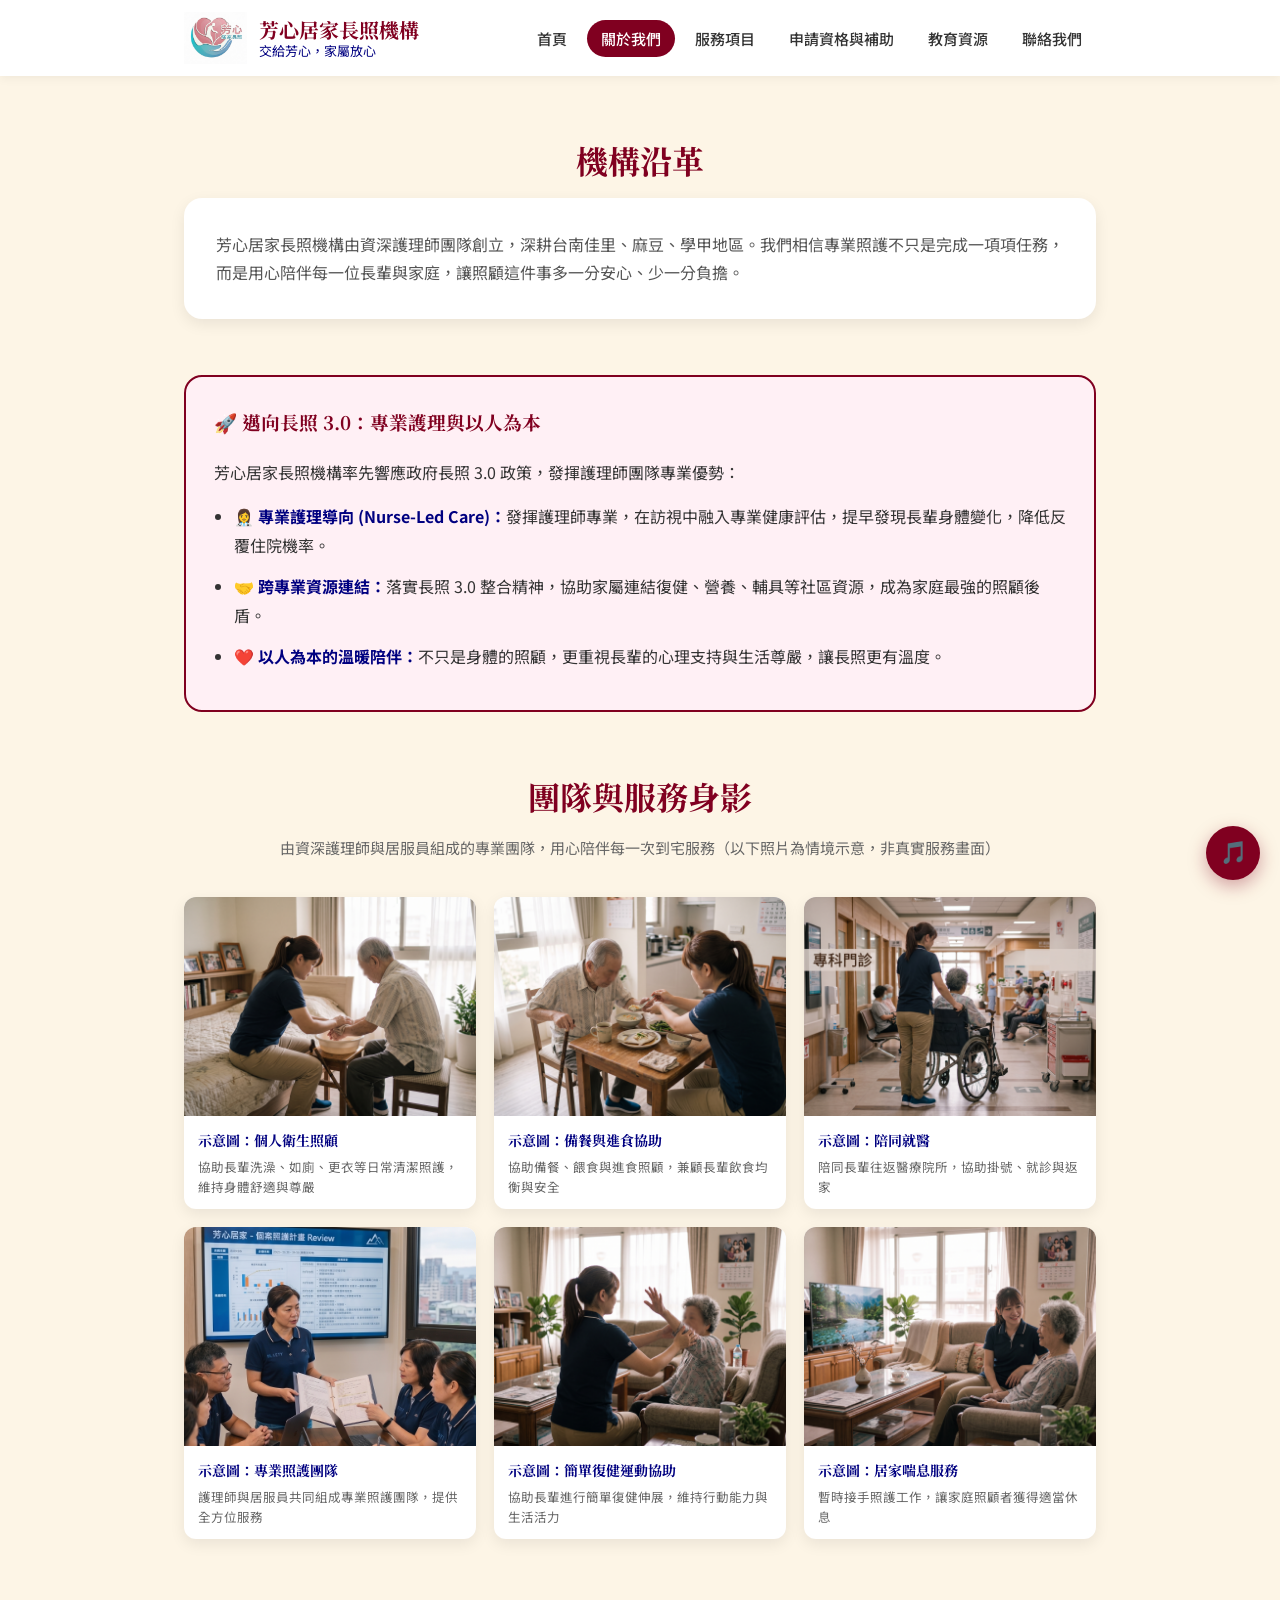
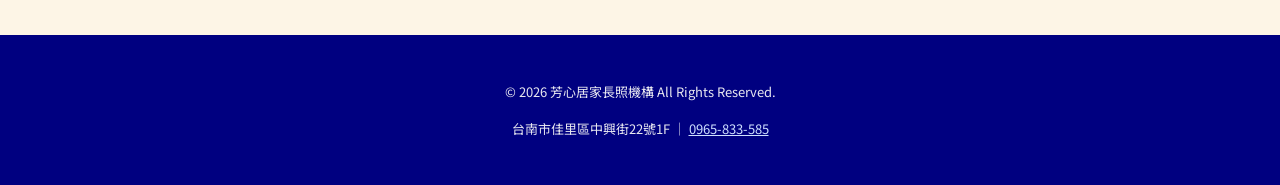
==== about.html @ cce8955b "改版:從 Flask 舊版換成純靜態網站" ====
<!DOCTYPE html>
<html lang="zh-Hant">
<head>
<meta charset="UTF-8">
<meta name="viewport" content="width=device-width, initial-scale=1.0">
<title>關於我們｜芳心居家長照機構</title>
<meta name="description" content="芳心居家長照機構由資深護理師團隊創立，落實長照3.0專業護理導向與以人為本的照護理念。">
<link rel="icon" href="images/logo.png">
<link rel="preconnect" href="https://fonts.googleapis.com">
<link rel="stylesheet" href="css/style.css">
</head>
<body>

<header class="site-header">
  <div class="nav-wrap">
    <a href="index.html" class="brand">
      <img src="images/logo.png" alt="芳心居家長照機構 Logo">
      <span class="brand-text">芳心居家長照機構<span>交給芳心，家屬放心</span></span>
    </a>
    <button class="nav-toggle" aria-label="開啟選單">☰</button>
    <ul class="nav-links">
      <li><a href="index.html">首頁</a></li>
      <li><a href="about.html">關於我們</a></li>
      <li><a href="services.html">服務項目</a></li>
      <li><a href="eligibility.html">申請資格與補助</a></li>
      <li><a href="resources.html">教育資源</a></li>
      <li><a href="contact.html">聯絡我們</a></li>
    </ul>
  </div>
</header>

<div class="container">

  <section class="section">
    <h1 class="section-title" id="historyTitle">機構沿革</h1>
    <div class="card reveal">
      <p id="historyText" style="font-size:16px; color:var(--color-text-soft); margin:0;"></p>
    </div>
  </section>

  <section class="section" id="mission" style="padding-top:0;">
    <div class="philosophy-box reveal">
      <h3 id="missionTitle">🚀 邁向長照 3.0：專業護理與以人為本</h3>
      <p id="missionIntro" style="text-align:left; color:var(--color-text);"></p>
      <ul id="missionList"></ul>
    </div>
  </section>

  <section class="section" style="padding-top:0;">
    <h2 class="section-title" id="galleryTitle">團隊與服務身影</h2>
    <p class="section-subtitle" id="gallerySubtitle"></p>
    <div class="gallery-grid" id="galleryGrid"></div>
  </section>

</div>

<footer class="site-footer">
  <p>© <span id="footerYear"></span> 芳心居家長照機構 All Rights Reserved.</p>
  <p>台南市佳里區中興街22號1F ｜ <a href="tel:0965833585">0965-833-585</a></p>
</footer>

<div class="bgm-player">
  <button id="bgmToggle" class="bgm-btn" aria-label="播放背景音樂">🎵</button>
  <audio id="bgmAudio" src="audio/bgm.mp3" loop preload="none"></audio>
</div>

<script src="js/main.js"></script>
<script>
async function renderAbout() {
  const data = await loadJSON('content/about.json');
  if (!data) return;

  document.getElementById('historyTitle').textContent = data.history_title;
  document.getElementById('historyText').textContent = data.history_text;

  document.getElementById('missionTitle').textContent = data.mission_title;
  document.getElementById('missionIntro').textContent = data.mission_intro;
  document.getElementById('missionList').innerHTML = (data.mission_blocks || []).map(b => `
    <li><strong>${b.title}：</strong>${b.text}</li>
  `).join('');

  document.getElementById('galleryTitle').textContent = data.gallery_title;
  document.getElementById('gallerySubtitle').textContent = data.gallery_subtitle;
  document.getElementById('galleryGrid').innerHTML = (data.gallery || []).map(g => `
    <div class="gallery-item reveal visible">
      <img src="${g.image}" alt="${g.caption}" loading="lazy">
      <div class="caption">
        <strong class="caption-title">${g.caption}</strong>
        <span class="caption-desc">${g.desc || ''}</span>
      </div>
    </div>
  `).join('');
}
renderAbout();
</script>
</body>
</html>
---- css/style.css ----
@import url('https://fonts.googleapis.com/css2?family=Noto+Serif+TC:wght@500;700;900&family=Noto+Sans+TC:wght@400;500;700&display=swap');

:root {
  --color-bg: #fdf5e6;
  --color-card: #ffffff;
  --color-burgundy: #800020;
  --color-navy: #000080;
  --color-forest: #2e8b57;
  --color-gold-bg: #fff8e1;
  --color-sky-bg: #f0f8ff;
  --color-mint-bg: #f0fff0;
  --color-blush-bg: #fff0f5;
  --color-text: #333333;
  --color-text-soft: #555555;
  --color-muted: #666666;
  --color-alert: #d9534f;
  --font-display: "Noto Serif TC", serif;
  --font-body: "Noto Sans TC", sans-serif;
  --radius-lg: 18px;
  --radius-md: 12px;
  --shadow-soft: 0 8px 24px rgba(128, 0, 32, 0.08);
  --shadow-card: 0 5px 15px rgba(0, 0, 0, 0.08);
  --max-width: 960px;
}

* { box-sizing: border-box; }

html { scroll-behavior: smooth; }

body {
  font-family: var(--font-body);
  background-color: var(--color-bg);
  color: var(--color-text);
  margin: 0;
  line-height: 1.8;
}

img { max-width: 100%; display: block; }

a { color: inherit; }

.container {
  max-width: var(--max-width);
  margin: 0 auto;
  padding: 0 24px;
}

/* ---------- Header / Nav ---------- */
.site-header {
  background-color: var(--color-card);
  box-shadow: 0 2px 10px rgba(0,0,0,0.06);
  position: sticky;
  top: 0;
  z-index: 100;
}

.nav-wrap {
  max-width: var(--max-width);
  margin: 0 auto;
  padding: 12px 24px;
  display: flex;
  align-items: center;
  justify-content: space-between;
}

.brand {
  display: flex;
  align-items: center;
  gap: 12px;
  text-decoration: none;
}

.brand img {
  height: 52px;
  width: auto;
}

.brand-text {
  font-family: var(--font-display);
  font-weight: 700;
  color: var(--color-burgundy);
  font-size: 20px;
  line-height: 1.3;
}

.brand-text span {
  display: block;
  font-family: var(--font-body);
  font-weight: 400;
  color: var(--color-navy);
  font-size: 13px;
}

.nav-links {
  display: flex;
  gap: 6px;
  list-style: none;
  margin: 0;
  padding: 0;
}

.nav-links a {
  text-decoration: none;
  color: var(--color-text);
  font-weight: 500;
  font-size: 15px;
  padding: 8px 14px;
  border-radius: 20px;
  transition: background-color 0.2s, color 0.2s;
}

.nav-links a:hover,
.nav-links a.active {
  background-color: var(--color-burgundy);
  color: #fff;
}

.nav-toggle {
  display: none;
  background: none;
  border: none;
  font-size: 26px;
  color: var(--color-burgundy);
  cursor: pointer;
}

.music-toggle {
  background: var(--color-sky-bg);
  border: 1px solid var(--color-navy);
  color: var(--color-navy);
  border-radius: 20px;
  padding: 6px 14px;
  font-size: 14px;
  cursor: pointer;
  display: flex;
  align-items: center;
  gap: 6px;
  transition: background-color 0.2s;
}
.music-toggle:hover { background-color: #e0eefc; }

@media (max-width: 780px) {
  .nav-toggle { display: block; }
  .nav-links {
    display: none;
    position: absolute;
    top: 100%;
    left: 0;
    right: 0;
    background: var(--color-card);
    flex-direction: column;
    padding: 12px 24px;
    box-shadow: 0 8px 15px rgba(0,0,0,0.08);
  }
  .nav-links.open { display: flex; }
  .nav-links a { padding: 12px; }
}

/* ---------- Wave divider (signature motif echoing logo) ---------- */
.wave-divider {
  width: 100%;
  height: 60px;
  display: block;
  margin-top: -1px;
}

/* ---------- Hero ---------- */
.hero {
  background: linear-gradient(180deg, #fff 0%, var(--color-bg) 100%);
  padding: 64px 0 40px;
  text-align: center;
}

.hero h1 {
  font-family: var(--font-display);
  color: var(--color-burgundy);
  font-size: clamp(32px, 5vw, 48px);
  margin: 0 0 8px;
}

.hero .tagline {
  font-family: var(--font-display);
  color: var(--color-navy);
  font-size: clamp(20px, 3vw, 28px);
  font-weight: 700;
  margin: 0 0 20px;
}

.hero p.lead {
  max-width: 620px;
  margin: 0 auto 28px;
  color: var(--color-text-soft);
  font-size: 17px;
}

.hero-actions {
  display: flex;
  gap: 14px;
  justify-content: center;
  flex-wrap: wrap;
}

/* ---------- Buttons ---------- */
.btn {
  display: inline-block;
  padding: 12px 28px;
  border-radius: 30px;
  font-weight: 700;
  text-decoration: none;
  font-size: 15px;
  transition: transform 0.15s, box-shadow 0.15s;
  border: none;
  cursor: pointer;
}
.btn:hover { transform: translateY(-2px); }

.btn-primary {
  background-color: var(--color-burgundy);
  color: #fff;
  box-shadow: 0 6px 16px rgba(128,0,32,0.25);
}
.btn-secondary {
  background-color: #fff;
  color: var(--color-navy);
  border: 2px solid var(--color-navy);
}

/* ---------- Sections ---------- */
.section {
  padding: 56px 0;
}

.section-title {
  font-family: var(--font-display);
  color: var(--color-burgundy);
  font-size: clamp(24px, 3.5vw, 32px);
  text-align: center;
  margin: 0 0 8px;
}

.section-subtitle {
  text-align: center;
  color: var(--color-muted);
  margin: 0 0 36px;
  font-size: 15px;
}

.card {
  background-color: var(--color-card);
  border-radius: var(--radius-lg);
  box-shadow: var(--shadow-card);
  padding: 32px;
}

/* ---------- Service area banner ---------- */
.service-area-banner {
  background-color: var(--color-gold-bg);
  border-left: 5px solid var(--color-navy);
  border-radius: var(--radius-md);
  padding: 16px 20px;
  text-align: left;
  margin-bottom: 28px;
}
.service-area-banner strong.label {
  color: var(--color-navy);
  font-size: 17px;
}
.service-area-banner .areas {
  font-size: 21px;
  color: var(--color-text);
  font-weight: 700;
}

/* ---------- Feature grid (home page service preview) ---------- */
.feature-grid {
  display: grid;
  grid-template-columns: repeat(auto-fit, minmax(240px, 1fr));
  gap: 24px;
  margin-top: 8px;
}

.feature-card {
  background-color: var(--color-card);
  border-radius: var(--radius-lg);
  box-shadow: var(--shadow-card);
  padding: 28px 24px;
  text-align: center;
  text-decoration: none;
  color: var(--color-text);
  transition: transform 0.2s, box-shadow 0.2s;
  border-top: 4px solid var(--color-navy);
}
.feature-card:hover {
  transform: translateY(-4px);
  box-shadow: 0 12px 24px rgba(0,0,0,0.12);
}
.feature-card .icon { font-size: 34px; margin-bottom: 12px; }
.feature-card h3 {
  font-family: var(--font-display);
  color: var(--color-navy);
  margin: 0 0 8px;
  font-size: 19px;
}
.feature-card p { color: var(--color-muted); font-size: 14px; margin: 0; }

/* ---------- Service detail blocks ---------- */
.service-block {
  background-color: var(--color-sky-bg);
  border-left: 5px solid var(--color-navy);
  border-radius: var(--radius-md);
  padding: 24px;
  margin-bottom: 24px;
  text-align: left;
}
.service-block h3 {
  color: var(--color-navy);
  font-family: var(--font-display);
  font-size: 20px;
  margin: 0 0 6px;
}
.service-block .sub-service { margin-bottom: 14px; }
.service-block .sub-service:last-child { margin-bottom: 0; }
.service-block .sub-service strong { color: var(--color-burgundy); }

.respite-block {
  background-color: var(--color-blush-bg);
  border-left: 5px solid var(--color-burgundy);
}

/* ---------- Eligibility ---------- */
.eligibility-block {
  background-color: var(--color-mint-bg);
  border-left: 5px solid var(--color-forest);
  border-radius: var(--radius-md);
  padding: 28px;
  text-align: left;
}
.eligibility-block h3 {
  color: var(--color-forest);
  font-family: var(--font-display);
  font-size: 21px;
  margin-top: 0;
}
.eligibility-block ul { padding-left: 20px; }
.eligibility-block li { margin-bottom: 10px; }
.tag-alert {
  font-size: 13px;
  color: var(--color-alert);
  background-color: #fff;
  padding: 2px 8px;
  border-radius: 4px;
  display: inline-block;
  margin-top: 4px;
}

.subsidy-table {
  width: 100%;
  border-collapse: collapse;
  margin-top: 12px;
  font-size: 15px;
}
.subsidy-table th, .subsidy-table td {
  padding: 12px 14px;
  text-align: left;
  border-bottom: 1px solid #d7ecd7;
}
.subsidy-table th {
  color: var(--color-forest);
  font-family: var(--font-display);
}
.subsidy-table .pct {
  font-weight: 700;
  color: var(--color-forest);
}

/* ---------- Philosophy (3.0) box ---------- */
.philosophy-box {
  background-color: var(--color-blush-bg);
  border: 2px solid var(--color-burgundy);
  border-radius: var(--radius-lg);
  padding: 28px;
}
.philosophy-box h3 {
  color: var(--color-burgundy);
  font-family: var(--font-display);
  margin-top: 0;
}
.philosophy-box ul { padding-left: 20px; margin-bottom: 0; }
.philosophy-box li { margin-bottom: 12px; }
.philosophy-box strong { color: var(--color-navy); }

/* ---------- Photo gallery ---------- */
.gallery-grid {
  display: grid;
  grid-template-columns: repeat(auto-fit, minmax(220px, 1fr));
  gap: 18px;
  margin-top: 8px;
}
.gallery-item {
  border-radius: var(--radius-md);
  overflow: hidden;
  box-shadow: var(--shadow-card);
  background: var(--color-card);
}
.gallery-item img {
  width: 100%;
  aspect-ratio: 4/3;
  object-fit: cover;
}
.gallery-item .caption {
  padding: 12px 14px;
  font-size: 13px;
  color: var(--color-muted);
  display: flex;
  flex-direction: column;
  gap: 4px;
}
.gallery-item .caption-title {
  color: var(--color-navy);
  font-family: var(--font-display);
  font-size: 14px;
}
.gallery-item .caption-desc {
  color: var(--color-muted);
  font-size: 12.5px;
  line-height: 1.6;
}

/* ---------- Video / resources ---------- */
.video-grid {
  display: grid;
  grid-template-columns: repeat(auto-fit, minmax(280px, 1fr));
  gap: 24px;
}
.video-card {
  background: var(--color-card);
  border-radius: var(--radius-lg);
  box-shadow: var(--shadow-card);
  overflow: hidden;
  display: block;
  transition: transform 0.2s, box-shadow 0.2s;
}
.video-card:hover {
  transform: translateY(-4px);
  box-shadow: 0 12px 24px rgba(0,0,0,0.12);
}
.video-card .video-embed {
  position: relative;
  width: 100%;
  padding-top: 56.25%;
}
.video-card .video-embed iframe {
  position: absolute;
  top: 0; left: 0;
  width: 100%; height: 100%;
  border: none;
}
.video-card .video-info { padding: 16px 18px; }
.video-card h3 {
  font-family: var(--font-display);
  color: var(--color-navy);
  font-size: 17px;
  margin: 0 0 6px;
}
.video-card p { font-size: 14px; color: var(--color-muted); margin: 0; }

/* ---------- Contact ---------- */
.contact-grid {
  display: grid;
  grid-template-columns: 1fr 1fr;
  gap: 32px;
}
@media (max-width: 780px) {
  .contact-grid { grid-template-columns: 1fr; }
}

.contact-info-list {
  list-style: none;
  padding: 0;
  margin: 0;
}
.contact-info-list li {
  display: flex;
  gap: 12px;
  align-items: flex-start;
  padding: 14px 0;
  border-bottom: 1px solid #eee;
  font-size: 17px;
}
.contact-info-list .emoji { font-size: 20px; }
.contact-info-list strong { color: var(--color-navy); }

.map-embed {
  border-radius: var(--radius-md);
  overflow: hidden;
  box-shadow: var(--shadow-card);
  margin-top: 20px;
}
.map-embed iframe { width: 100%; height: 260px; border: 0; }

/* ---------- Form ---------- */
.contact-form {
  display: flex;
  flex-direction: column;
  gap: 16px;
}
.contact-form label {
  font-weight: 700;
  color: var(--color-navy);
  font-size: 14px;
  margin-bottom: 4px;
  display: block;
}
.contact-form input,
.contact-form select,
.contact-form textarea {
  width: 100%;
  padding: 12px 14px;
  border: 1px solid #ddd;
  border-radius: 10px;
  font-family: var(--font-body);
  font-size: 15px;
  background-color: #fff;
}
.contact-form textarea { min-height: 120px; resize: vertical; }
.contact-form button {
  align-self: flex-start;
}
.form-note {
  font-size: 13px;
  color: var(--color-muted);
  margin-top: -8px;
}
.form-success {
  background-color: var(--color-mint-bg);
  border-left: 5px solid var(--color-forest);
  border-radius: var(--radius-md);
  padding: 20px;
  color: var(--color-forest);
  font-weight: 700;
}

/* ---------- Footer ---------- */
.site-footer {
  background-color: var(--color-navy);
  color: #e8e8f0;
  text-align: center;
  padding: 32px 24px;
  margin-top: 40px;
  font-size: 13px;
}
.site-footer a { color: #cfe0ff; text-decoration: underline; }

/* ---------- Floating music button ---------- */
.bgm-player {
  position: fixed;
  bottom: 20px;
  right: 20px;
  z-index: 200;
}
.bgm-btn {
  background-color: var(--color-burgundy);
  color: #fff;
  border: none;
  border-radius: 50%;
  width: 54px;
  height: 54px;
  font-size: 22px;
  cursor: pointer;
  box-shadow: 0 6px 18px rgba(128,0,32,0.35);
  display: flex;
  align-items: center;
  justify-content: center;
  transition: transform 0.2s;
}
.bgm-btn:hover { transform: scale(1.08); }

/* ---------- Utility ---------- */
.text-center { text-align: center; }
.mt-24 { margin-top: 24px; }
.reveal {
  opacity: 0;
  transform: translateY(16px);
  transition: opacity 0.6s ease, transform 0.6s ease;
}
.reveal.visible {
  opacity: 1;
  transform: translateY(0);
}

@media (prefers-reduced-motion: reduce) {
  .reveal { opacity: 1; transform: none; transition: none; }
  html { scroll-behavior: auto; }
}

a:focus-visible, button:focus-visible, input:focus-visible, textarea:focus-visible {
  outline: 3px solid var(--color-navy);
  outline-offset: 2px;
}
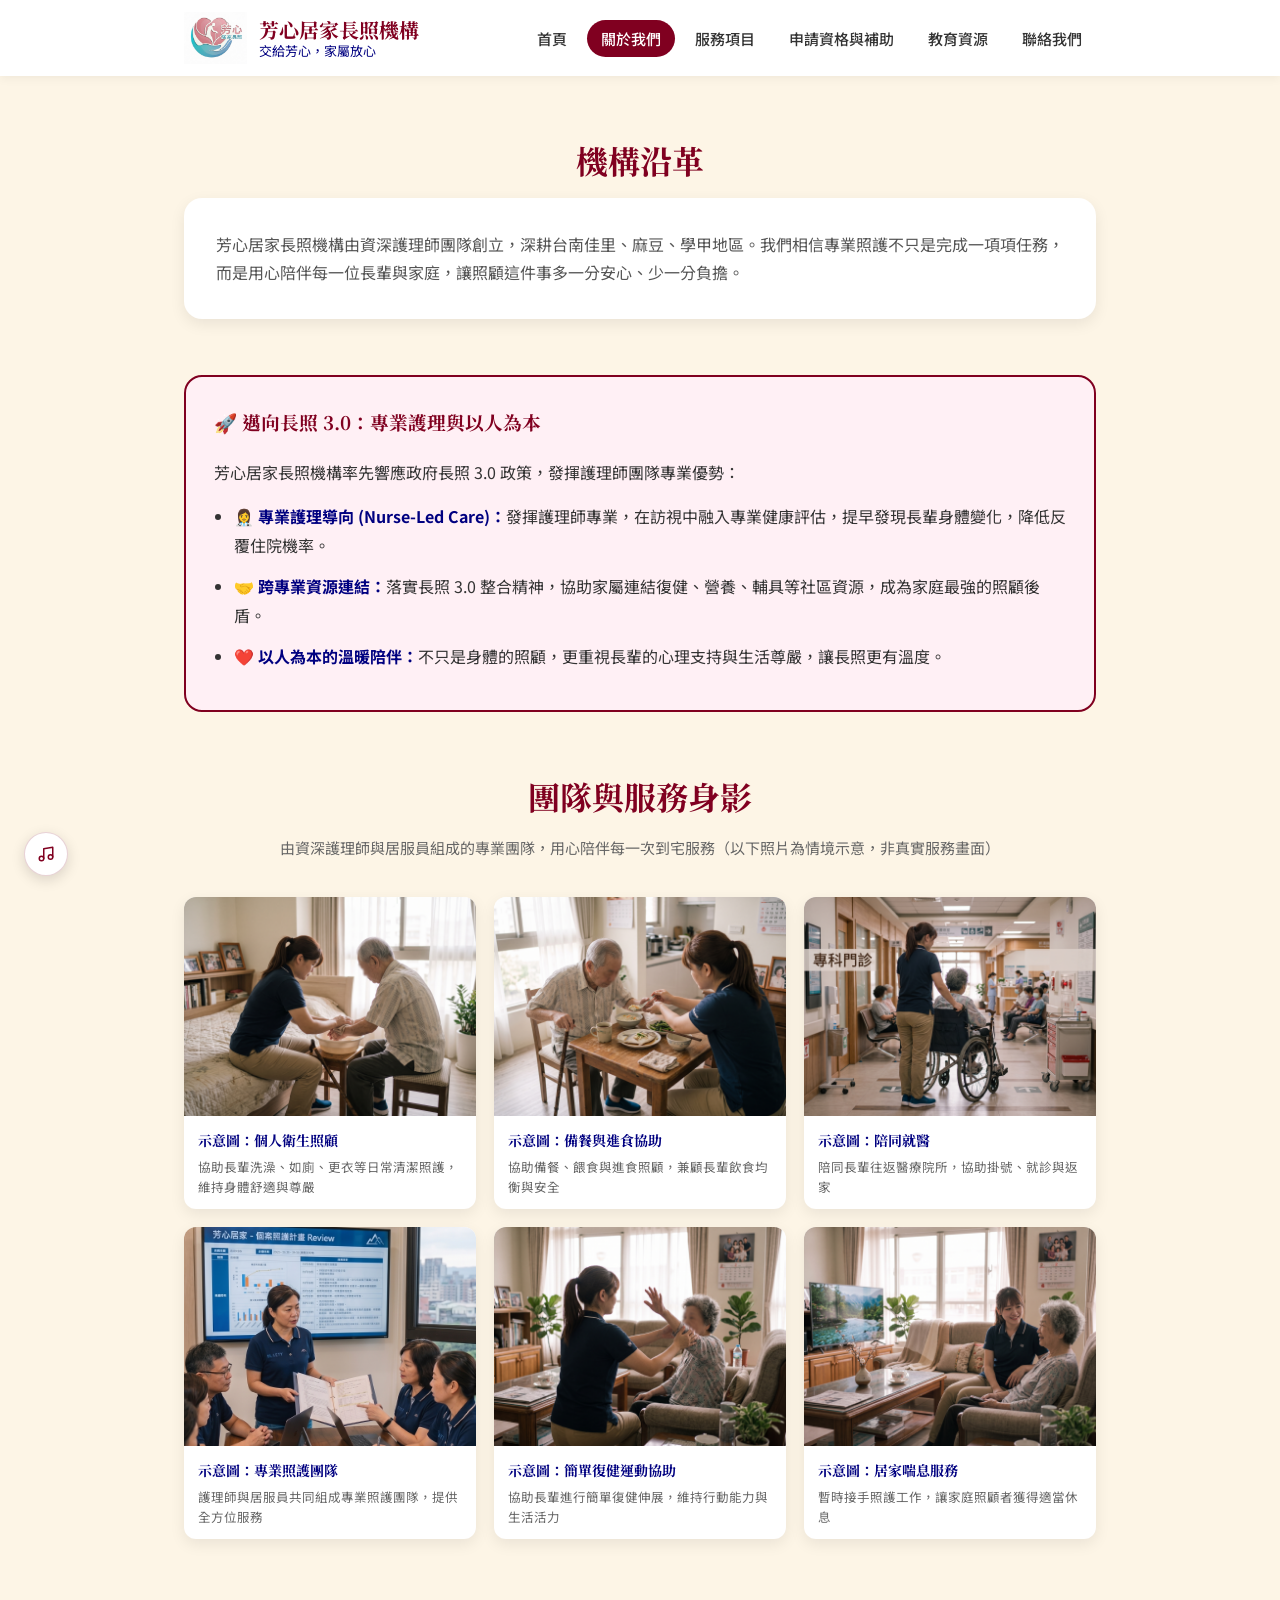
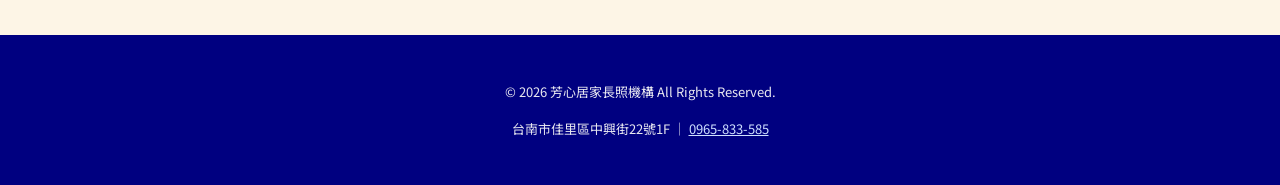
==== commit 13f33c6a: "音樂按鈕改用向量圖示,優化尺寸與視覺質感" ====
--- a/about.html
+++ b/about.html
@@ -60,7 +60,9 @@
 </footer>
 
 <div class="bgm-player">
-  <button id="bgmToggle" class="bgm-btn" aria-label="播放背景音樂">🎵</button>
+  <button id="bgmToggle" class="bgm-btn" aria-label="播放背景音樂">
+    <svg viewBox="0 0 24 24"><path d="M9 18V5l12-2v13"></path><circle cx="6" cy="18" r="3"></circle><circle cx="18" cy="16" r="3"></circle></svg>
+  </button>
   <audio id="bgmAudio" src="audio/bgm.mp3" loop preload="none"></audio>
 </div>
 
--- a/css/style.css
+++ b/css/style.css
@@ -554,26 +554,43 @@
 /* ---------- Floating music button ---------- */
 .bgm-player {
   position: fixed;
-  bottom: 20px;
-  right: 20px;
+  bottom: 24px;
+  left: 24px;
   z-index: 200;
 }
 .bgm-btn {
-  background-color: var(--color-burgundy);
-  color: #fff;
-  border: none;
+  background-color: #ffffff;
+  color: var(--color-burgundy);
+  border: 1.5px solid rgba(128, 0, 32, 0.18);
   border-radius: 50%;
-  width: 54px;
-  height: 54px;
-  font-size: 22px;
+  width: 44px;
+  height: 44px;
   cursor: pointer;
-  box-shadow: 0 6px 18px rgba(128,0,32,0.35);
+  box-shadow: 0 4px 14px rgba(0,0,0,0.14);
   display: flex;
   align-items: center;
   justify-content: center;
-  transition: transform 0.2s;
-}
-.bgm-btn:hover { transform: scale(1.08); }
+  transition: transform 0.2s, box-shadow 0.2s, background-color 0.2s;
+  padding: 0;
+}
+.bgm-btn:hover {
+  transform: scale(1.06);
+  box-shadow: 0 6px 18px rgba(0,0,0,0.18);
+}
+.bgm-btn svg {
+  width: 18px;
+  height: 18px;
+  fill: none;
+  stroke: currentColor;
+  stroke-width: 2;
+  stroke-linecap: round;
+  stroke-linejoin: round;
+}
+.bgm-btn.is-playing {
+  background-color: var(--color-burgundy);
+  color: #ffffff;
+  border-color: var(--color-burgundy);
+}
 
 /* ---------- Utility ---------- */
 .text-center { text-align: center; }
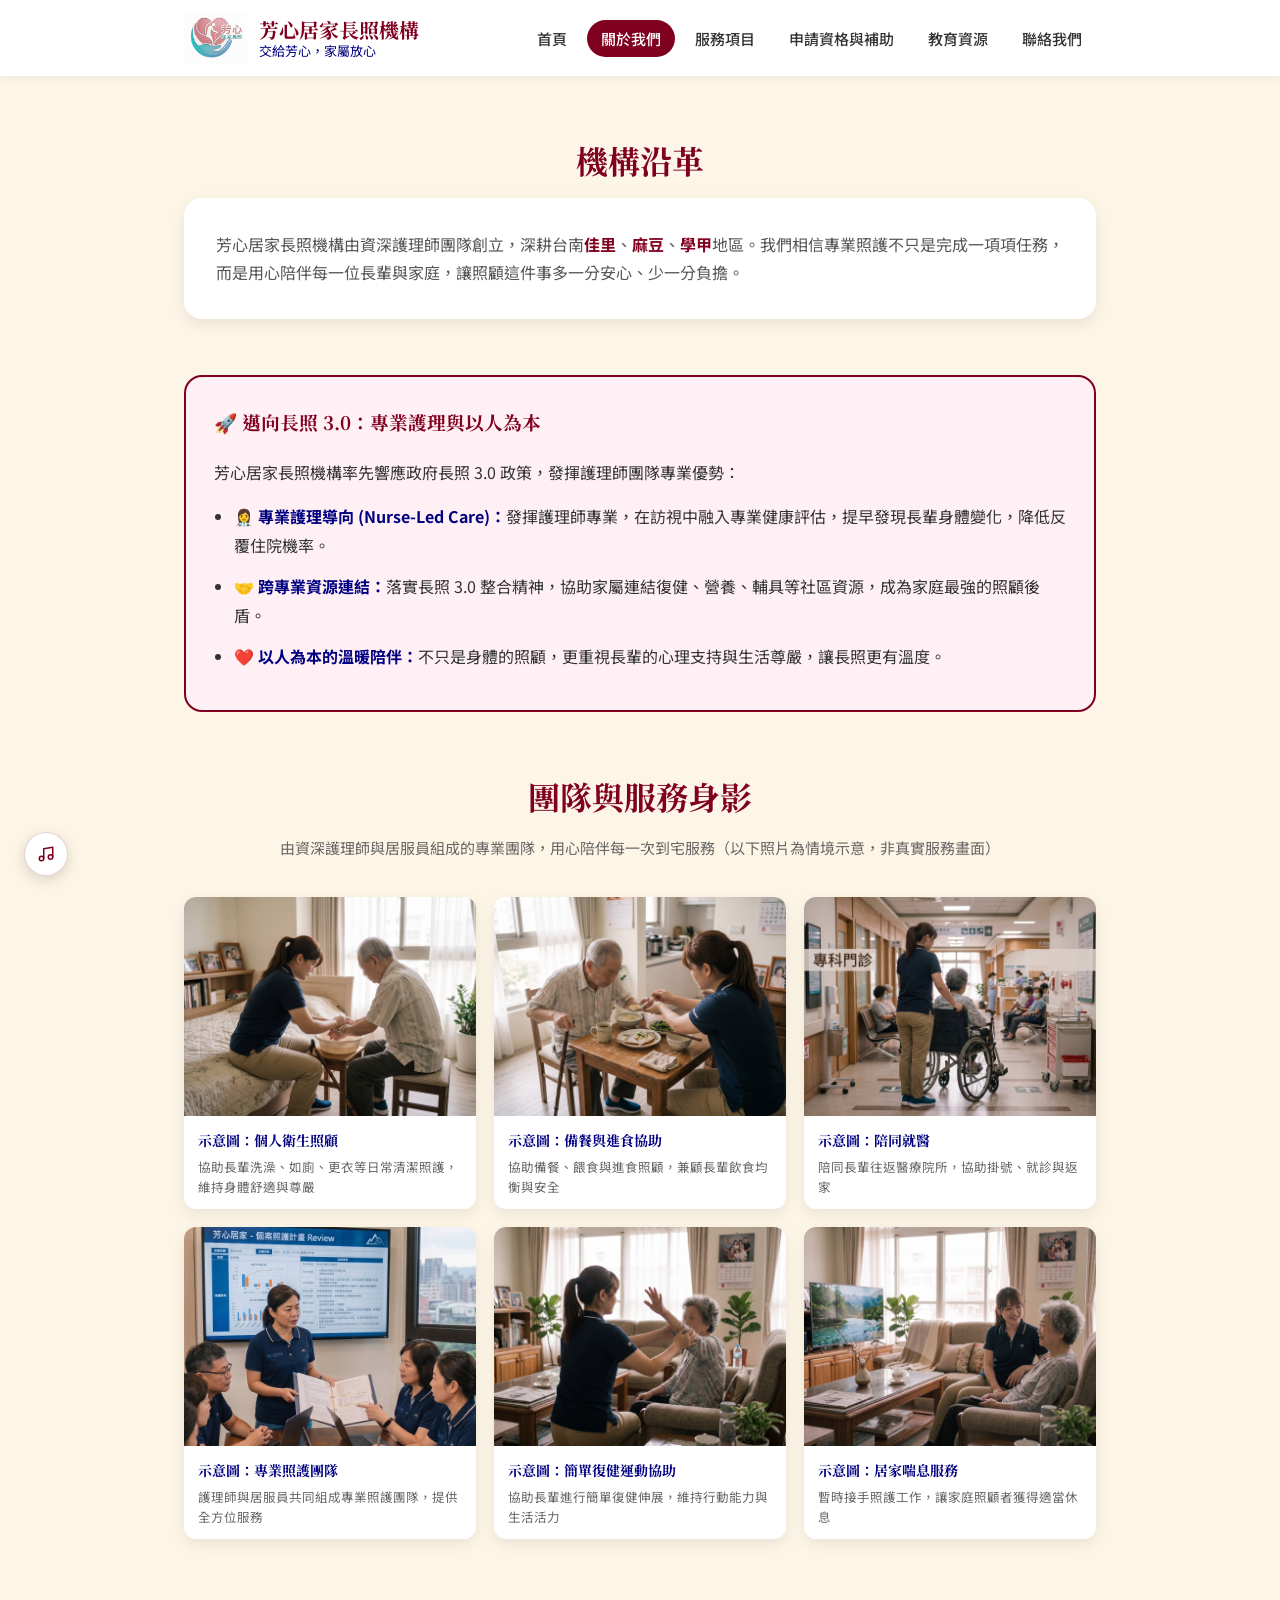
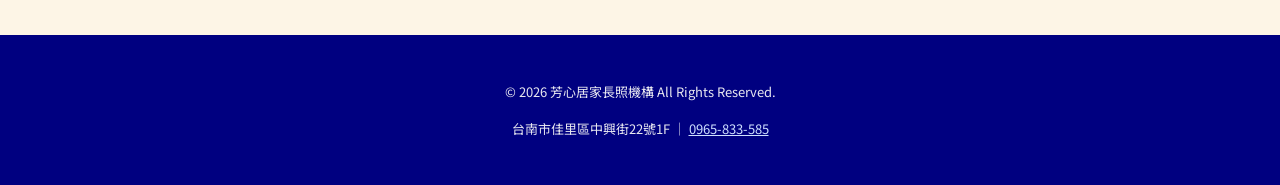
==== commit 73fa91cc: "機構沿革文字強調服務地區(佳里/麻豆/學甲)" ====
--- a/about.html
+++ b/about.html
@@ -73,7 +73,7 @@
   if (!data) return;
 
   document.getElementById('historyTitle').textContent = data.history_title;
-  document.getElementById('historyText').textContent = data.history_text;
+  document.getElementById('historyText').innerHTML = data.history_text;
 
   document.getElementById('missionTitle').textContent = data.mission_title;
   document.getElementById('missionIntro').textContent = data.mission_intro;
